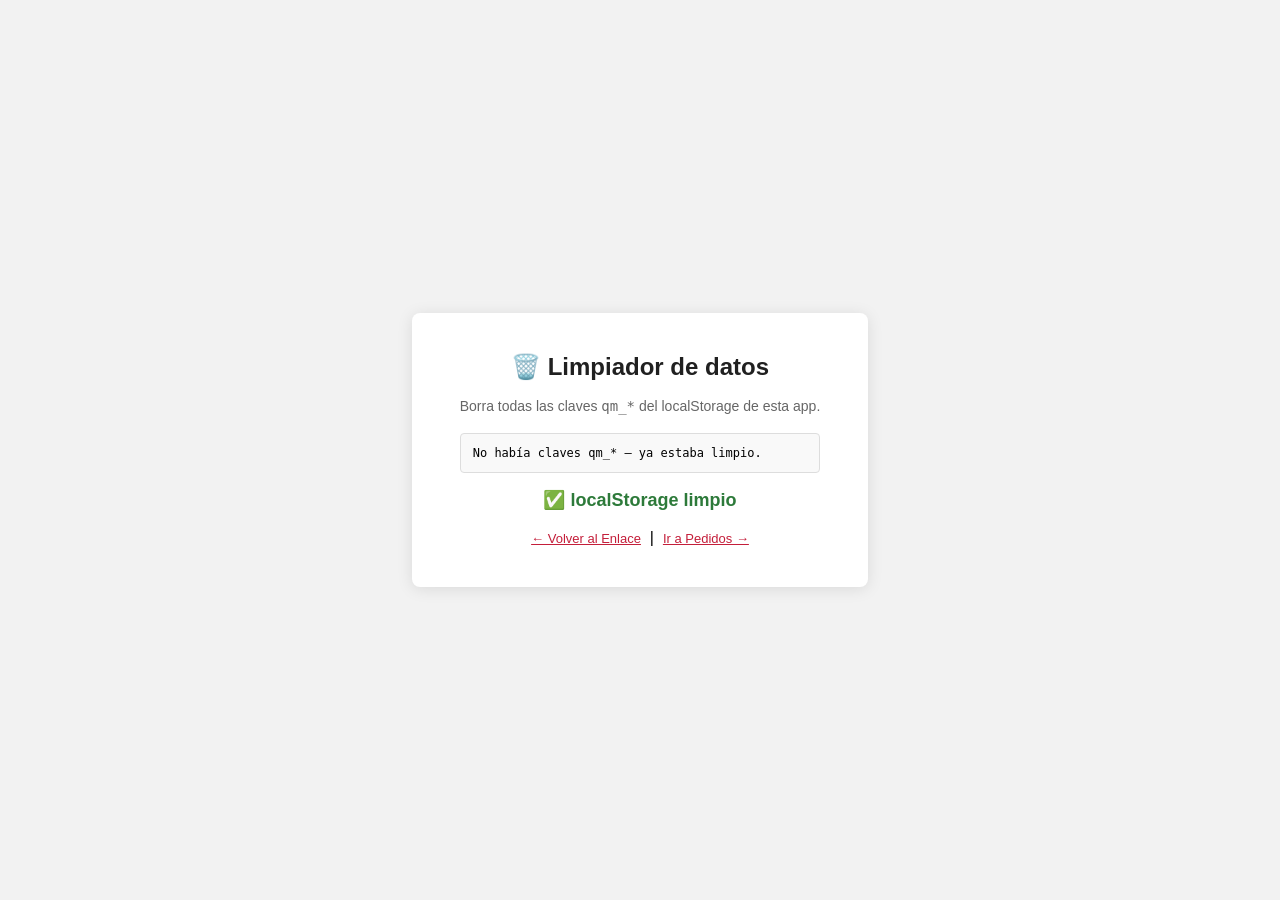
==== clear.html @ 56e96af6 "Lanzamiento inicial — Sistema de pedidos Quiero Más+ ITS - Formulario de pedidos: platillo, 2 guarni" ====
<!DOCTYPE html>
<html lang="es">
<head>
  <meta charset="UTF-8"/>
  <title>Limpiar datos — Comidas</title>
  <style>
    body { font-family: sans-serif; display:flex; align-items:center; justify-content:center;
           min-height:100vh; margin:0; background:#f2f2f2; }
    .box { background:#fff; border-radius:8px; padding:40px 48px; text-align:center;
           box-shadow:0 2px 16px rgba(0,0,0,0.1); max-width:420px; }
    h2  { margin:0 0 12px; color:#202020; }
    p   { color:#666; font-size:14px; line-height:1.6; }
    pre { background:#f9f9f9; border:1px solid #ddd; border-radius:4px;
          padding:12px; font-size:12px; text-align:left; margin:16px 0; }
    .ok  { color:#2d7a3a; font-weight:700; font-size:18px; margin-top:16px; }
    .err { color:#C41E3A; font-weight:700; }
    a   { color:#C41E3A; font-size:13px; }
  </style>
</head>
<body>
<div class="box">
  <h2>🗑️ Limpiador de datos</h2>
  <p>Borra todas las claves <code>qm_*</code> del localStorage de esta app.</p>
  <pre id="log">Ejecutando…</pre>
  <div id="resultado"></div>
  <br>
  <a href="pivote.html">← Volver al Enlace</a>
  &nbsp;|&nbsp;
  <a href="index.html">Ir a Pedidos →</a>
</div>

<script>
  const log  = document.getElementById('log');
  const res  = document.getElementById('resultado');

  try {
    const todas   = Object.keys(localStorage);
    const aBorrar = todas.filter(k => k.startsWith('qm_'));

    if (aBorrar.length === 0) {
      log.textContent = 'No había claves qm_* — ya estaba limpio.';
    } else {
      aBorrar.forEach(k => localStorage.removeItem(k));
      log.textContent = 'Claves borradas:\n' + aBorrar.map(k => '  ✓ ' + k).join('\n');
    }

    // Verificar que quedó limpio
    const restantes = Object.keys(localStorage).filter(k => k.startsWith('qm_'));
    if (restantes.length === 0) {
      res.innerHTML = '<div class="ok">✅ localStorage limpio</div>';
    } else {
      res.innerHTML = '<div class="err">⚠️ Aún quedan: ' + restantes.join(', ') + '</div>';
    }
  } catch(e) {
    log.textContent = 'Error: ' + e.message;
    res.innerHTML = '<div class="err">Verifica que estás abriendo desde el mismo origen.</div>';
  }
</script>
</body>
</html>
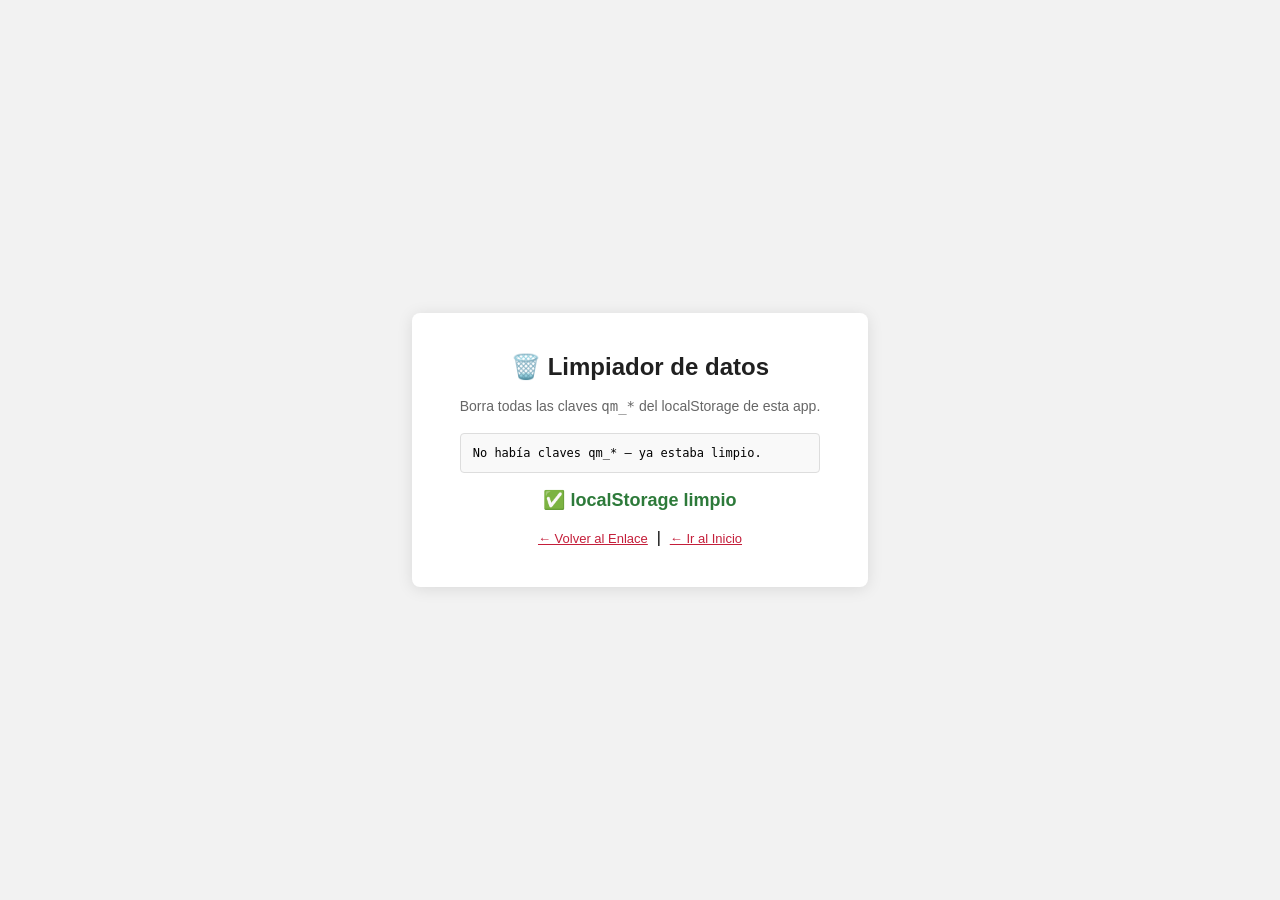
==== commit 00a7328d: "Agrega pantalla de inicio, bebidas y mejoras de UX - index.html: nueva pantalla de inicio con dos bo" ====
--- a/clear.html
+++ b/clear.html
@@ -26,7 +26,7 @@
   <br>
   <a href="pivote.html">← Volver al Enlace</a>
   &nbsp;|&nbsp;
-  <a href="index.html">Ir a Pedidos →</a>
+  <a href="index.html">← Ir al Inicio</a>
 </div>
 
 <script>
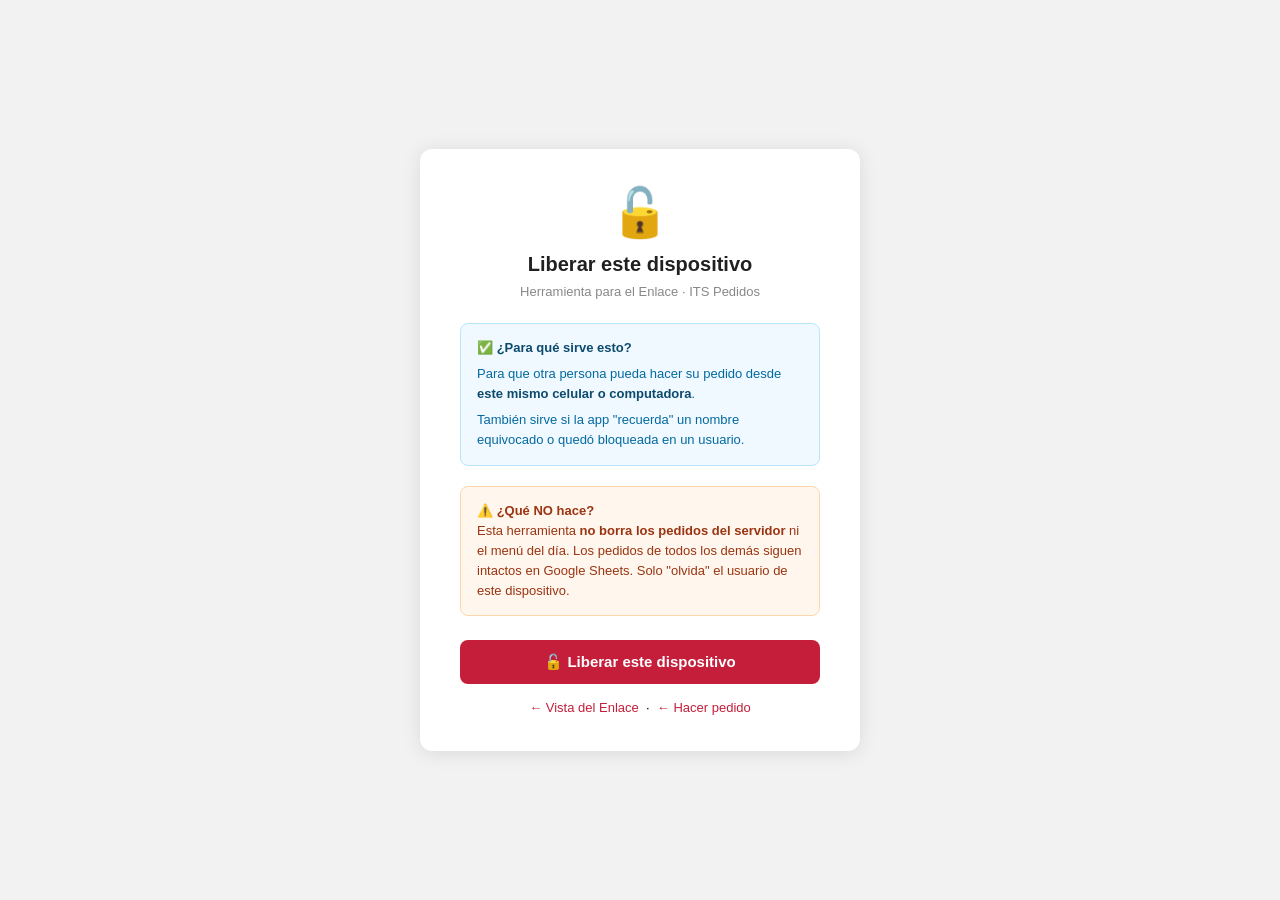
==== commit 3fb58b67: "Add day-reset flow to Enlace view + rewrite clear.html pivote.html/js: clicking "editar" now shows a" ====
--- a/clear.html
+++ b/clear.html
@@ -2,58 +2,135 @@
 <html lang="es">
 <head>
   <meta charset="UTF-8"/>
-  <title>Limpiar datos — Comidas</title>
+  <meta name="viewport" content="width=device-width, initial-scale=1.0"/>
+  <title>Liberar dispositivo — ITS Pedidos</title>
   <style>
-    body { font-family: sans-serif; display:flex; align-items:center; justify-content:center;
-           min-height:100vh; margin:0; background:#f2f2f2; }
-    .box { background:#fff; border-radius:8px; padding:40px 48px; text-align:center;
-           box-shadow:0 2px 16px rgba(0,0,0,0.1); max-width:420px; }
-    h2  { margin:0 0 12px; color:#202020; }
-    p   { color:#666; font-size:14px; line-height:1.6; }
-    pre { background:#f9f9f9; border:1px solid #ddd; border-radius:4px;
-          padding:12px; font-size:12px; text-align:left; margin:16px 0; }
-    .ok  { color:#2d7a3a; font-weight:700; font-size:18px; margin-top:16px; }
-    .err { color:#C41E3A; font-weight:700; }
-    a   { color:#C41E3A; font-size:13px; }
+    * { box-sizing: border-box; }
+    body {
+      font-family: 'Segoe UI', sans-serif;
+      display: flex; align-items: center; justify-content: center;
+      min-height: 100vh; margin: 0;
+      background: #f2f2f2;
+    }
+    .box {
+      background: #fff; border-radius: 12px;
+      padding: 36px 40px; text-align: center;
+      box-shadow: 0 2px 20px rgba(0,0,0,0.1);
+      max-width: 440px; width: 90%;
+    }
+    .emoji { font-size: 48px; display: block; margin-bottom: 12px; }
+    h2  { margin: 0 0 8px; color: #202020; font-size: 20px; }
+    .subtitulo { color: #888; font-size: 13px; margin: 0 0 24px; }
+
+    .info-box {
+      background: #f0f9ff;
+      border: 1px solid #bae6fd;
+      border-radius: 8px;
+      padding: 14px 16px;
+      text-align: left;
+      margin-bottom: 20px;
+    }
+    .info-box p { margin: 0 0 6px; font-size: 13px; color: #0369a1; line-height: 1.55; }
+    .info-box p:last-child { margin: 0; }
+    .info-box strong { color: #0c4a6e; }
+
+    .warning-box {
+      background: #fff7ed;
+      border: 1px solid #fed7aa;
+      border-radius: 8px;
+      padding: 14px 16px;
+      text-align: left;
+      margin-bottom: 24px;
+    }
+    .warning-box p { margin: 0; font-size: 13px; color: #9a3412; line-height: 1.55; }
+
+    .btn-limpiar {
+      width: 100%;
+      background: #C41E3A; color: #fff;
+      border: none; border-radius: 8px;
+      padding: 13px; font-size: 15px; font-weight: 700;
+      cursor: pointer; font-family: inherit;
+      transition: background .2s;
+      margin-bottom: 16px;
+    }
+    .btn-limpiar:hover  { background: #a31830; }
+    .btn-limpiar:disabled { background: #ccc; cursor: not-allowed; }
+
+    .resultado {
+      font-size: 13px; color: #444;
+      background: #f9f9f9; border: 1px solid #eee;
+      border-radius: 6px; padding: 12px;
+      text-align: left; font-family: monospace;
+      display: none; margin-bottom: 16px;
+      white-space: pre-wrap; line-height: 1.6;
+    }
+    .ok  { color: #15803d; font-weight: 700; font-size: 15px; }
+    .links { font-size: 13px; }
+    .links a { color: #C41E3A; text-decoration: none; }
+    .links a:hover { text-decoration: underline; }
   </style>
 </head>
 <body>
 <div class="box">
-  <h2>🗑️ Limpiador de datos</h2>
-  <p>Borra todas las claves <code>qm_*</code> del localStorage de esta app.</p>
-  <pre id="log">Ejecutando…</pre>
-  <div id="resultado"></div>
-  <br>
-  <a href="pivote.html">← Volver al Enlace</a>
-  &nbsp;|&nbsp;
-  <a href="index.html">← Ir al Inicio</a>
+  <span class="emoji">🔓</span>
+  <h2>Liberar este dispositivo</h2>
+  <p class="subtitulo">Herramienta para el Enlace · ITS Pedidos</p>
+
+  <div class="info-box">
+    <p>✅ <strong>¿Para qué sirve esto?</strong></p>
+    <p>Para que otra persona pueda hacer su pedido desde <strong>este mismo celular o computadora</strong>.</p>
+    <p>También sirve si la app "recuerda" un nombre equivocado o quedó bloqueada en un usuario.</p>
+  </div>
+
+  <div class="warning-box">
+    <p>⚠️ <strong>¿Qué NO hace?</strong><br>
+    Esta herramienta <strong>no borra los pedidos del servidor</strong> ni el menú del día.
+    Los pedidos de todos los demás siguen intactos en Google Sheets.
+    Solo "olvida" el usuario de este dispositivo.</p>
+  </div>
+
+  <button class="btn-limpiar" id="btn-limpiar" onclick="limpiar()">
+    🔓 Liberar este dispositivo
+  </button>
+
+  <div class="resultado" id="resultado"></div>
+
+  <div class="links">
+    <a href="pivote.html">← Vista del Enlace</a>
+    &nbsp;·&nbsp;
+    <a href="pedidos.html">← Hacer pedido</a>
+  </div>
 </div>
 
 <script>
-  const log  = document.getElementById('log');
-  const res  = document.getElementById('resultado');
+  function limpiar() {
+    const btn = document.getElementById('btn-limpiar');
+    const res = document.getElementById('resultado');
 
-  try {
-    const todas   = Object.keys(localStorage);
-    const aBorrar = todas.filter(k => k.startsWith('qm_'));
+    btn.disabled = true;
+    btn.textContent = '⏳ Liberando…';
 
-    if (aBorrar.length === 0) {
-      log.textContent = 'No había claves qm_* — ya estaba limpio.';
-    } else {
-      aBorrar.forEach(k => localStorage.removeItem(k));
-      log.textContent = 'Claves borradas:\n' + aBorrar.map(k => '  ✓ ' + k).join('\n');
+    try {
+      const todas   = Object.keys(localStorage);
+      const aBorrar = todas.filter(k => k.startsWith('qm_'));
+
+      if (aBorrar.length === 0) {
+        res.textContent = 'ℹ️ Este dispositivo ya estaba libre.\nNo había datos guardados.';
+      } else {
+        aBorrar.forEach(k => localStorage.removeItem(k));
+        res.textContent = '✓ Borrado:\n' + aBorrar.map(k => '  · ' + k).join('\n');
+      }
+
+      res.style.display = 'block';
+      btn.textContent   = '✅ Dispositivo liberado';
+      btn.style.background = '#15803d';
+
+    } catch(e) {
+      res.textContent = 'Error: ' + e.message;
+      res.style.display = 'block';
+      btn.disabled = false;
+      btn.textContent = '🔓 Liberar este dispositivo';
     }
-
-    // Verificar que quedó limpio
-    const restantes = Object.keys(localStorage).filter(k => k.startsWith('qm_'));
-    if (restantes.length === 0) {
-      res.innerHTML = '<div class="ok">✅ localStorage limpio</div>';
-    } else {
-      res.innerHTML = '<div class="err">⚠️ Aún quedan: ' + restantes.join(', ') + '</div>';
-    }
-  } catch(e) {
-    log.textContent = 'Error: ' + e.message;
-    res.innerHTML = '<div class="err">Verifica que estás abriendo desde el mismo origen.</div>';
   }
 </script>
 </body>
